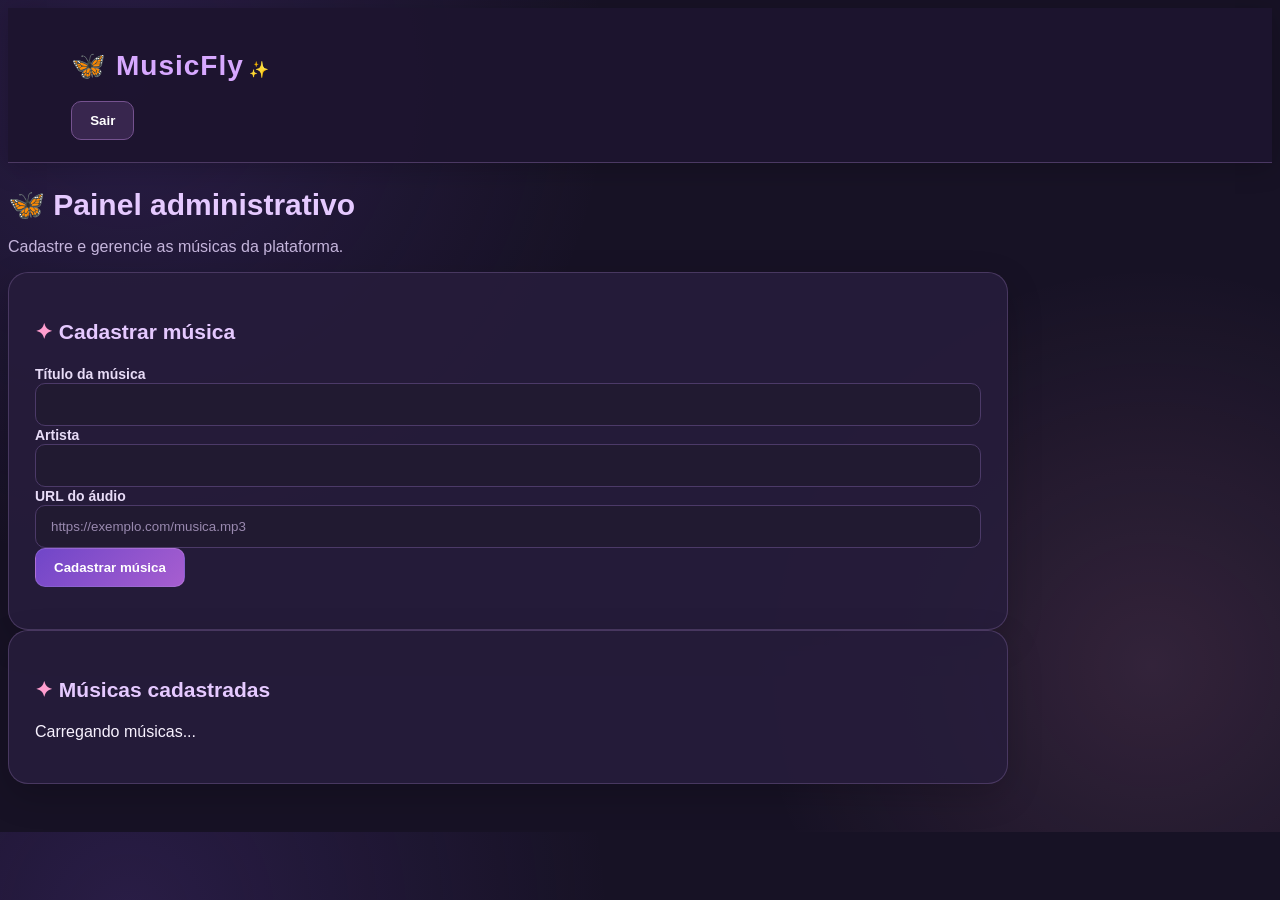
==== admin.html @ 7b97f57c "Adiciona a musica mas não toca" ====
<!DOCTYPE html>
<html lang="pt-BR">
<head>
    <meta charset="UTF-8">
    <meta name="viewport" content="width=device-width, initial-scale=1.0">
    <title>MusicFly | Administração</title>

    <link rel="stylesheet" href="./css/style.css">
    <link rel="stylesheet" href="./css/admin.css">
</head>
<body class="admin-body">

    <header class="admin-header">
        <h1>🦋 MusicFly</h1>

        <div>
            <span id="emailAdmin"></span>
            <button id="btnSair" type="button">Sair</button>
        </div>
    </header>

    <main class="admin-container">
        <h2>Painel administrativo</h2>
        <p>Cadastre e gerencie as músicas da plataforma.</p>

        <section class="admin-card">
            <h3 id="tituloFormulario">Cadastrar música</h3>

            <form id="formMusica">
                <label for="titulo">Título da música</label>
                <input id="titulo" type="text" required>

                <label for="artista">Artista</label>
                <input id="artista" type="text" required>

                <label for="audioUrl">URL do áudio</label>
                <input
                    id="audioUrl"
                    type="url"
                    placeholder="https://exemplo.com/musica.mp3"
                    required
                >

                <div class="admin-buttons">
                    <button id="btnSalvar" type="submit">
                        Cadastrar música
                    </button>

                    <button id="btnCancelar" type="button" hidden>
                        Cancelar edição
                    </button>
                </div>
            </form>

            <p id="mensagem" role="status" aria-live="polite"></p>
        </section>

        <section class="admin-card">
            <h3>Músicas cadastradas</h3>
            <div id="listaMusicas">
                <p>Carregando músicas...</p>
            </div>
        </section>
    </main>

    <script type="module" src="./js/admin.js"></script>
</body>
</html>
---- css/style.css ----
/* =================================
   MUSICFLY — TEMA BORBOLETAS 🦋
================================= */

.admin-body {
    background:
        radial-gradient(
            circle at 10% 10%,
            rgba(112, 70, 200, 0.20),
            transparent 35%
        ),
        radial-gradient(
            circle at 90% 80%,
            rgba(255, 158, 207, 0.12),
            transparent 30%
        ),
        #171225;

    color: #f8f2ff;
    font-family: "Segoe UI", Arial, sans-serif;
}

/* Cabeçalho */

.admin-header {
    position: relative;
    overflow: hidden;
    padding: 22px 5%;
    background: rgba(29, 21, 47, 0.95);
    border-bottom: 1px solid rgba(215, 168, 255, 0.25);
    box-shadow: 0 5px 25px rgba(0, 0, 0, 0.2);
}

.admin-header h1 {
    color: #d7a8ff;
    font-size: 28px;
    letter-spacing: 1px;
}

.admin-header h1::after {
    content: " ✨";
    font-size: 16px;
}

#emailAdmin {
    color: #d8c8ef;
    font-size: 14px;
}

/* Conteúdo principal */

.admin-container {
    max-width: 1000px;
    padding-bottom: 40px;
}

.admin-container > h2 {
    color: #e5c9ff;
    font-size: 30px;
    margin-bottom: 8px;
}

.admin-container > h2::before {
    content: "🦋 ";
}

.admin-container > p {
    color: #c5b5dc;
}

/* Cartões */

.admin-card {
    position: relative;
    overflow: hidden;
    background: rgba(39, 29, 59, 0.92);
    border: 1px solid rgba(215, 168, 255, 0.20);
    border-radius: 20px;
    padding: 26px;
    box-shadow: 0 12px 35px rgba(0, 0, 0, 0.18);
    transition: border-color 0.25s, transform 0.25s;
}

.admin-card:hover {
    border-color: rgba(215, 168, 255, 0.55);
}

.admin-card h3 {
    color: #e5c9ff;
    font-size: 21px;
}

.admin-card h3::before {
    content: "✦ ";
    color: #ff9ecf;
}

/* Campos do formulário */

#formMusica label {
    color: #e8dcf7;
    font-size: 14px;
    font-weight: 600;
    margin-top: 5px;
}

#formMusica input {
    box-sizing: border-box;
    width: 100%;
    padding: 13px 15px;
    color: #fff7ff;
    background: #211a31;
    border: 1px solid #4c3a68;
    border-radius: 10px;
    transition: border-color 0.2s, box-shadow 0.2s;
}

#formMusica input::placeholder {
    color: #9989af;
}

#formMusica input:focus {
    outline: none;
    border-color: #d7a8ff;
    box-shadow: 0 0 0 3px rgba(215, 168, 255, 0.15);
}

/* Botões */

.admin-buttons button,
.admin-header button {
    padding: 11px 18px;
    color: #fff;
    background: linear-gradient(135deg, #7046c8, #a75ed0);
    border: 1px solid rgba(255, 255, 255, 0.12);
    border-radius: 10px;
    font-weight: 600;
    cursor: pointer;
    transition: transform 0.2s, filter 0.2s, box-shadow 0.2s;
}

.admin-buttons button:hover,
.admin-header button:hover {
    filter: brightness(1.15);
    transform: translateY(-2px);
    box-shadow: 0 5px 16px rgba(167, 94, 208, 0.25);
}

.admin-header button {
    background: #38264e;
    border-color: #75528f;
}

#btnCancelar {
    background: #493954;
}

.admin-buttons button:disabled {
    opacity: 0.55;
    cursor: not-allowed;
    transform: none;
}

/* Lista de músicas */

.musica-admin {
    padding: 18px 0;
    border-bottom: 1px solid rgba(215, 168, 255, 0.16);
}

.musica-admin img {
    width: 90px;
    height: 90px;
    object-fit: cover;
    border: 2px solid #74529b;
    border-radius: 13px;
    box-shadow: 0 5px 15px rgba(0, 0, 0, 0.2);
}

.musica-admin-info h4 {
    color: #f2e5ff;
    font-size: 17px;
}

.musica-admin-info p {
    color: #c5b5dc;
    font-size: 14px;
}

/* Mensagens */

#mensagem {
    color: #e4c5ff;
    font-weight: 600;
}

/* Acessibilidade: foco visível */

.admin-body button:focus-visible {
    outline: 2px solid #ff9ecf;
    outline-offset: 3px;
}

/* Celulares */

@media (max-width: 600px) {
    .admin-container > h2 {
        font-size: 24px;
    }

    .admin-card {
        padding: 18px;
        border-radius: 15px;
    }

    .musica-admin {
        align-items: flex-start;
    }
}
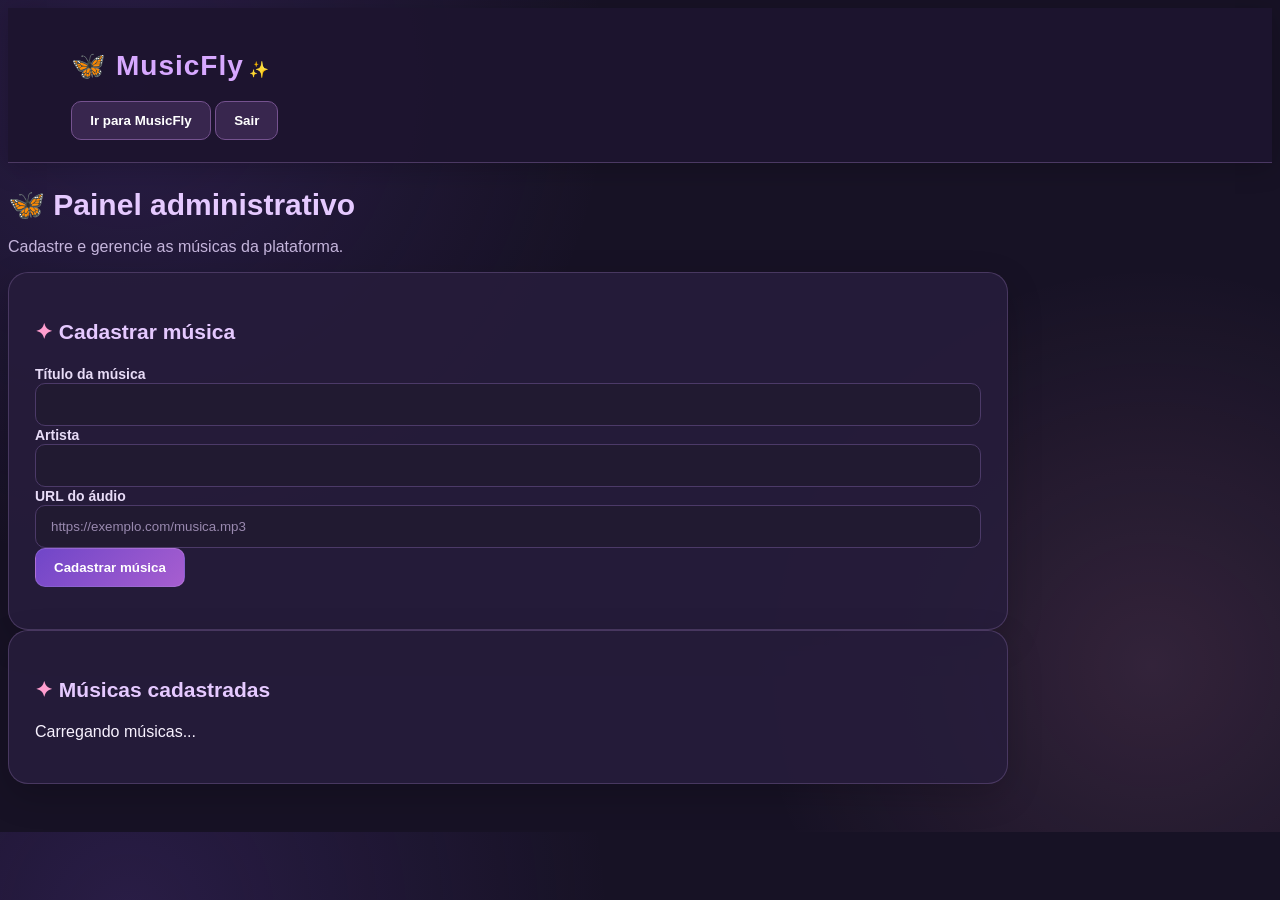
==== commit 553ed12b: "falta só tocar" ====
--- a/admin.html
+++ b/admin.html
@@ -11,14 +11,21 @@
 </head>
 <body class="admin-body">
 
-    <header class="admin-header">
-        <h1>🦋 MusicFly</h1>
+<header class="admin-header">
+    <h1>🦋 MusicFly</h1>
 
-        <div>
-            <span id="emailAdmin"></span>
-            <button id="btnSair" type="button">Sair</button>
-        </div>
-    </header>
+    <div>
+        <span id="emailAdmin"></span>
+
+        <button id="btnMusica" type="button">
+            Ir para MusicFly
+        </button>
+
+        <button id="btnSair" type="button">
+            Sair
+        </button>
+    </div>
+</header>
 
     <main class="admin-container">
         <h2>Painel administrativo</h2>
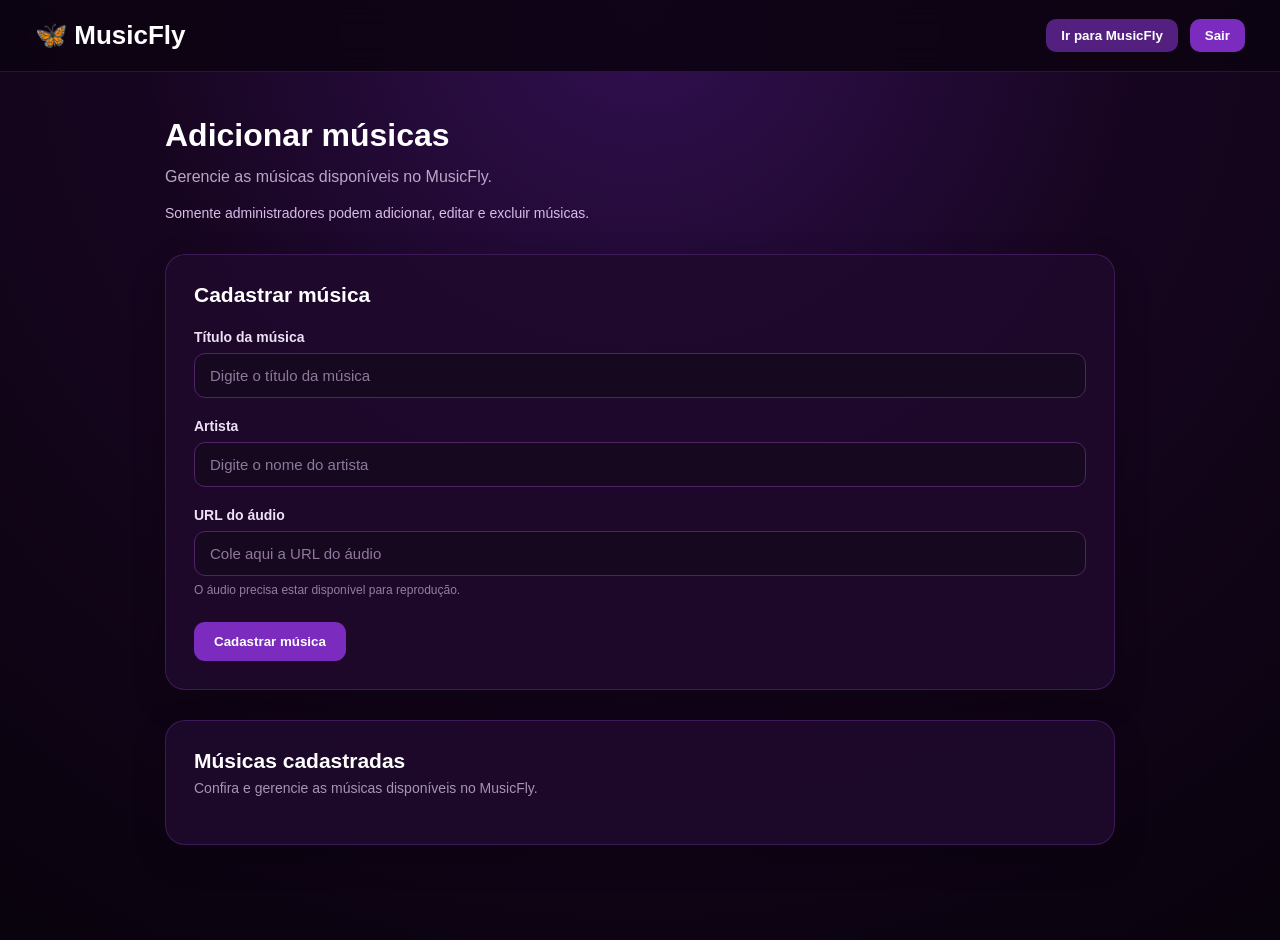
==== commit e2767628: "Funcionando" ====
--- a/admin.html
+++ b/admin.html
@@ -1,76 +1,269 @@
-
 <!DOCTYPE html>
 <html lang="pt-BR">
+
 <head>
+
     <meta charset="UTF-8">
-    <meta name="viewport" content="width=device-width, initial-scale=1.0">
+
+    <meta
+        name="viewport"
+        content="width=device-width, initial-scale=1.0"
+    >
+
+    <meta
+        name="theme-color"
+        content="#7b2cbf"
+    >
+
+    <meta
+        name="description"
+        content="MusicFly - Administração de músicas"
+    >
+
+    <link
+        rel="manifest"
+        href="./manifest.json"
+    >
+
+    <link
+        rel="icon"
+        type="image/png"
+        href="./icons/icon-192.png"
+    >
+
+    <link
+        rel="stylesheet"
+        href="./css/style.css"
+    >
+
+    <link
+        rel="stylesheet"
+        href="./css/admin.css"
+    >
+
     <title>MusicFly | Administração</title>
 
-    <link rel="stylesheet" href="./css/style.css">
-    <link rel="stylesheet" href="./css/admin.css">
 </head>
+
+
 <body class="admin-body">
 
-<header class="admin-header">
-    <h1>🦋 MusicFly</h1>
-
-    <div>
-        <span id="emailAdmin"></span>
-
-        <button id="btnMusica" type="button">
-            Ir para MusicFly
-        </button>
-
-        <button id="btnSair" type="button">
-            Sair
-        </button>
-    </div>
-</header>
+
+    <!-- CABEÇALHO -->
+
+    <header class="admin-header">
+
+        <h1>
+            🦋 MusicFly
+        </h1>
+
+
+        <div class="admin-header-actions">
+
+            <span id="emailAdmin"></span>
+
+
+            <button
+                id="btnMusica"
+                type="button"
+            >
+                Ir para MusicFly
+            </button>
+
+
+            <button
+                id="btnSair"
+                type="button"
+            >
+                Sair
+            </button>
+
+        </div>
+
+    </header>
+
+
+    <!-- CONTEÚDO -->
 
     <main class="admin-container">
-        <h2>Painel administrativo</h2>
-        <p>Cadastre e gerencie as músicas da plataforma.</p>
+
+
+        <!-- INTRODUÇÃO -->
+
+        <section class="admin-intro">
+
+            <h2>
+                Adicionar músicas
+            </h2>
+
+            <p>
+                Gerencie as músicas disponíveis
+                no MusicFly.
+            </p>
+
+
+            <p class="admin-permissao">
+
+                Somente administradores podem
+                adicionar, editar e excluir músicas.
+
+            </p>
+
+        </section>
+
+
+        <!-- FORMULÁRIO -->
 
         <section class="admin-card">
-            <h3 id="tituloFormulario">Cadastrar música</h3>
+
+            <h3 id="tituloFormulario">
+                Cadastrar música
+            </h3>
+
 
             <form id="formMusica">
-                <label for="titulo">Título da música</label>
-                <input id="titulo" type="text" required>
-
-                <label for="artista">Artista</label>
-                <input id="artista" type="text" required>
-
-                <label for="audioUrl">URL do áudio</label>
-                <input
-                    id="audioUrl"
-                    type="url"
-                    placeholder="https://exemplo.com/musica.mp3"
-                    required
-                >
-
-                <div class="admin-buttons">
-                    <button id="btnSalvar" type="submit">
+
+
+                <!-- TÍTULO -->
+
+                <div class="campo-admin">
+
+                    <label for="titulo">
+                        Título da música
+                    </label>
+
+                    <input
+                        type="text"
+                        id="titulo"
+                        name="titulo"
+                        placeholder="Digite o título da música"
+                        autocomplete="off"
+                        required
+                    >
+
+                </div>
+
+
+                <!-- ARTISTA -->
+
+                <div class="campo-admin">
+
+                    <label for="artista">
+                        Artista
+                    </label>
+
+                    <input
+                        type="text"
+                        id="artista"
+                        name="artista"
+                        placeholder="Digite o nome do artista"
+                        autocomplete="off"
+                        required
+                    >
+
+                </div>
+
+
+                <!-- URL DO ÁUDIO -->
+
+                <div class="campo-admin">
+
+                    <label for="audioUrl">
+                        URL do áudio
+                    </label>
+
+                    <input
+                        type="url"
+                        id="audioUrl"
+                        name="audioUrl"
+                        placeholder="Cole aqui a URL do áudio"
+                        autocomplete="off"
+                        required
+                    >
+
+                    <small>
+                        O áudio precisa estar disponível
+                        para reprodução.
+                    </small>
+
+                </div>
+
+
+                <!-- BOTÕES -->
+
+                <div class="admin-form-buttons">
+
+                    <button
+                        id="btnSalvar"
+                        type="submit"
+                    >
                         Cadastrar música
                     </button>
 
-                    <button id="btnCancelar" type="button" hidden>
-                        Cancelar edição
+
+                    <button
+                        id="btnCancelar"
+                        type="button"
+                        hidden
+                    >
+                        Cancelar
                     </button>
-                </div>
+
+                </div>
+
             </form>
 
-            <p id="mensagem" role="status" aria-live="polite"></p>
         </section>
 
-        <section class="admin-card">
-            <h3>Músicas cadastradas</h3>
-            <div id="listaMusicas">
-                <p>Carregando músicas...</p>
+
+        <!-- MENSAGEM -->
+
+        <p
+            id="mensagem"
+            role="status"
+            aria-live="polite"
+        ></p>
+
+
+        <!-- LISTA DE MÚSICAS -->
+
+        <section class="admin-card lista-card">
+
+            <div class="lista-titulo">
+
+                <h3>
+                    Músicas cadastradas
+                </h3>
+
+                <p>
+                    Confira e gerencie as músicas
+                    disponíveis no MusicFly.
+                </p>
+
             </div>
+
+
+            <div
+                id="listaMusicas"
+                class="lista-musicas-admin"
+            ></div>
+
         </section>
+
     </main>
 
-    <script type="module" src="./js/admin.js"></script>
+
+    <!-- JAVASCRIPT -->
+
+    <script
+        type="module"
+        src="./js/admin.js"
+    ></script>
+
+    <script
+        src="./js/pwa.js"
+    ></script>
+
 </body>
+
 </html>
--- a/css/style.css
+++ b/css/style.css
@@ -1,220 +1,88 @@
+/* ========================================
+   RESET
+======================================== */
 
-/* =================================
-   MUSICFLY — TEMA BORBOLETAS 🦋
-================================= */
+* {
+    margin: 0;
+    padding: 0;
+    box-sizing: border-box;
+}
 
-.admin-body {
+
+/* ========================================
+   CONFIGURAÇÕES GERAIS
+======================================== */
+
+html {
+    min-height: 100%;
+}
+
+body {
+    min-height: 100vh;
+    font-family: Arial, Helvetica, sans-serif;
     background:
         radial-gradient(
-            circle at 10% 10%,
-            rgba(112, 70, 200, 0.20),
-            transparent 35%
-        ),
-        radial-gradient(
-            circle at 90% 80%,
-            rgba(255, 158, 207, 0.12),
-            transparent 30%
-        ),
-        #171225;
-
-    color: #f8f2ff;
-    font-family: "Segoe UI", Arial, sans-serif;
+            circle at top,
+            #321052 0%,
+            #16051f 45%,
+            #09030d 100%
+        );
+    color: #ffffff;
 }
 
-/* Cabeçalho */
 
-.admin-header {
-    position: relative;
-    overflow: hidden;
-    padding: 22px 5%;
-    background: rgba(29, 21, 47, 0.95);
-    border-bottom: 1px solid rgba(215, 168, 255, 0.25);
-    box-shadow: 0 5px 25px rgba(0, 0, 0, 0.2);
+/* ========================================
+   BOTÕES
+======================================== */
+
+button {
+    font-family: inherit;
+    cursor: pointer;
+    border: none;
 }
 
-.admin-header h1 {
-    color: #d7a8ff;
-    font-size: 28px;
-    letter-spacing: 1px;
+button:disabled {
+    cursor: not-allowed;
+    opacity: 0.6;
 }
 
-.admin-header h1::after {
-    content: " ✨";
-    font-size: 16px;
+
+/* ========================================
+   INPUTS
+======================================== */
+
+input {
+    font-family: inherit;
 }
 
-#emailAdmin {
-    color: #d8c8ef;
-    font-size: 14px;
+
+/* ========================================
+   LINKS
+======================================== */
+
+a {
+    color: inherit;
+    text-decoration: none;
 }
 
-/* Conteúdo principal */
 
-.admin-container {
-    max-width: 1000px;
-    padding-bottom: 40px;
+/* ========================================
+   SCROLLBAR
+======================================== */
+
+::-webkit-scrollbar {
+    width: 8px;
 }
 
-.admin-container > h2 {
-    color: #e5c9ff;
-    font-size: 30px;
-    margin-bottom: 8px;
+::-webkit-scrollbar-track {
+    background: #100617;
 }
 
-.admin-container > h2::before {
-    content: "🦋 ";
+::-webkit-scrollbar-thumb {
+    background: #7b2cbf;
+    border-radius: 10px;
 }
 
-.admin-container > p {
-    color: #c5b5dc;
-}
-
-/* Cartões */
-
-.admin-card {
-    position: relative;
-    overflow: hidden;
-    background: rgba(39, 29, 59, 0.92);
-    border: 1px solid rgba(215, 168, 255, 0.20);
-    border-radius: 20px;
-    padding: 26px;
-    box-shadow: 0 12px 35px rgba(0, 0, 0, 0.18);
-    transition: border-color 0.25s, transform 0.25s;
-}
-
-.admin-card:hover {
-    border-color: rgba(215, 168, 255, 0.55);
-}
-
-.admin-card h3 {
-    color: #e5c9ff;
-    font-size: 21px;
-}
-
-.admin-card h3::before {
-    content: "✦ ";
-    color: #ff9ecf;
-}
-
-/* Campos do formulário */
-
-#formMusica label {
-    color: #e8dcf7;
-    font-size: 14px;
-    font-weight: 600;
-    margin-top: 5px;
-}
-
-#formMusica input {
-    box-sizing: border-box;
-    width: 100%;
-    padding: 13px 15px;
-    color: #fff7ff;
-    background: #211a31;
-    border: 1px solid #4c3a68;
-    border-radius: 10px;
-    transition: border-color 0.2s, box-shadow 0.2s;
-}
-
-#formMusica input::placeholder {
-    color: #9989af;
-}
-
-#formMusica input:focus {
-    outline: none;
-    border-color: #d7a8ff;
-    box-shadow: 0 0 0 3px rgba(215, 168, 255, 0.15);
-}
-
-/* Botões */
-
-.admin-buttons button,
-.admin-header button {
-    padding: 11px 18px;
-    color: #fff;
-    background: linear-gradient(135deg, #7046c8, #a75ed0);
-    border: 1px solid rgba(255, 255, 255, 0.12);
-    border-radius: 10px;
-    font-weight: 600;
-    cursor: pointer;
-    transition: transform 0.2s, filter 0.2s, box-shadow 0.2s;
-}
-
-.admin-buttons button:hover,
-.admin-header button:hover {
-    filter: brightness(1.15);
-    transform: translateY(-2px);
-    box-shadow: 0 5px 16px rgba(167, 94, 208, 0.25);
-}
-
-.admin-header button {
-    background: #38264e;
-    border-color: #75528f;
-}
-
-#btnCancelar {
-    background: #493954;
-}
-
-.admin-buttons button:disabled {
-    opacity: 0.55;
-    cursor: not-allowed;
-    transform: none;
-}
-
-/* Lista de músicas */
-
-.musica-admin {
-    padding: 18px 0;
-    border-bottom: 1px solid rgba(215, 168, 255, 0.16);
-}
-
-.musica-admin img {
-    width: 90px;
-    height: 90px;
-    object-fit: cover;
-    border: 2px solid #74529b;
-    border-radius: 13px;
-    box-shadow: 0 5px 15px rgba(0, 0, 0, 0.2);
-}
-
-.musica-admin-info h4 {
-    color: #f2e5ff;
-    font-size: 17px;
-}
-
-.musica-admin-info p {
-    color: #c5b5dc;
-    font-size: 14px;
-}
-
-/* Mensagens */
-
-#mensagem {
-    color: #e4c5ff;
-    font-weight: 600;
-}
-
-/* Acessibilidade: foco visível */
-
-.admin-body button:focus-visible {
-    outline: 2px solid #ff9ecf;
-    outline-offset: 3px;
-}
-
-/* Celulares */
-
-@media (max-width: 600px) {
-    .admin-container > h2 {
-        font-size: 24px;
-    }
-
-    .admin-card {
-        padding: 18px;
-        border-radius: 15px;
-    }
-
-    .musica-admin {
-        align-items: flex-start;
-    }
+::-webkit-scrollbar-thumb:hover {
+    background: #9d4edd;
 }
--- a/css/admin.css
+++ b/css/admin.css
@@ -0,0 +1,432 @@
+/* ========================================
+   ADMIN
+======================================== */
+
+.admin-body {
+    min-height: 100vh;
+}
+
+
+/* ========================================
+   HEADER
+======================================== */
+
+.admin-header {
+    min-height: 72px;
+
+    display: flex;
+    align-items: center;
+    justify-content: space-between;
+
+    gap: 20px;
+
+    padding: 15px 35px;
+
+    background: rgba(13, 4, 18, 0.9);
+
+    border-bottom: 1px solid rgba(157, 78, 221, 0.2);
+
+    position: sticky;
+    top: 0;
+    z-index: 10;
+
+    backdrop-filter: blur(15px);
+}
+
+.admin-header h1 {
+    font-size: 26px;
+}
+
+
+/* ========================================
+   AÇÕES DO HEADER
+======================================== */
+
+.admin-header-actions {
+    display: flex;
+
+    align-items: center;
+
+    gap: 12px;
+}
+
+#emailAdmin {
+    color: #cbb5d7;
+
+    font-size: 14px;
+
+    max-width: 230px;
+
+    overflow: hidden;
+    text-overflow: ellipsis;
+    white-space: nowrap;
+}
+
+
+/* ========================================
+   BOTÕES HEADER
+======================================== */
+
+#btnMusica,
+#btnSair {
+    padding: 9px 15px;
+
+    border-radius: 10px;
+
+    font-weight: bold;
+
+    color: #ffffff;
+
+    transition:
+        background 0.2s,
+        transform 0.2s;
+}
+
+#btnMusica {
+    background: #542080;
+}
+
+#btnMusica:hover {
+    background: #6f2ba6;
+
+    transform: translateY(-1px);
+}
+
+#btnSair {
+    background: #7b2cbf;
+}
+
+#btnSair:hover {
+    background: #9d4edd;
+
+    transform: translateY(-1px);
+}
+
+
+/* ========================================
+   CONTAINER
+======================================== */
+
+.admin-container {
+    width: 100%;
+
+    max-width: 1000px;
+
+    margin: 0 auto;
+
+    padding: 45px 25px 70px;
+}
+
+
+/* ========================================
+   INTRODUÇÃO
+======================================== */
+
+.admin-intro {
+    margin-bottom: 30px;
+}
+
+.admin-intro h2 {
+    font-size: 32px;
+
+    margin-bottom: 10px;
+}
+
+.admin-intro p {
+    color: #bca6c8;
+
+    line-height: 1.6;
+}
+
+.admin-permissao {
+    margin-top: 12px;
+
+    color: #d8bce7 !important;
+
+    font-size: 14px;
+}
+
+
+/* ========================================
+   CARD
+======================================== */
+
+.admin-card {
+    padding: 28px;
+
+    margin-bottom: 25px;
+
+    background: rgba(31, 10, 45, 0.88);
+
+    border: 1px solid rgba(157, 78, 221, 0.25);
+
+    border-radius: 20px;
+
+    box-shadow:
+        0 12px 35px rgba(0, 0, 0, 0.2);
+}
+
+.admin-card h3 {
+    margin-bottom: 22px;
+
+    font-size: 21px;
+}
+
+
+/* ========================================
+   CAMPOS
+======================================== */
+
+.campo-admin {
+    display: flex;
+
+    flex-direction: column;
+
+    margin-bottom: 20px;
+}
+
+.campo-admin label {
+    margin-bottom: 8px;
+
+    color: #eee0f5;
+
+    font-size: 14px;
+
+    font-weight: bold;
+}
+
+.campo-admin input {
+    width: 100%;
+
+    padding: 13px 15px;
+
+    border-radius: 11px;
+
+    border: 1px solid #4d2464;
+
+    outline: none;
+
+    background: #16091f;
+
+    color: #ffffff;
+
+    font-size: 15px;
+
+    transition:
+        border-color 0.2s,
+        box-shadow 0.2s;
+}
+
+.campo-admin input::placeholder {
+    color: #8f789c;
+}
+
+.campo-admin input:focus {
+    border-color: #9d4edd;
+
+    box-shadow:
+        0 0 0 3px rgba(157, 78, 221, 0.15);
+}
+
+.campo-admin small {
+    margin-top: 7px;
+
+    color: #927e9d;
+
+    font-size: 12px;
+}
+
+
+/* ========================================
+   BOTÕES DO FORMULÁRIO
+======================================== */
+
+.admin-form-buttons {
+    display: flex;
+
+    gap: 12px;
+
+    margin-top: 25px;
+}
+
+.admin-form-buttons button {
+    padding: 12px 20px;
+
+    border-radius: 11px;
+
+    font-weight: bold;
+
+    color: #ffffff;
+
+    transition:
+        background 0.2s,
+        transform 0.2s;
+}
+
+#btnSalvar {
+    background: #7b2cbf;
+}
+
+#btnSalvar:hover {
+    background: #9d4edd;
+
+    transform: translateY(-1px);
+}
+
+#btnCancelar {
+    background: #42214f;
+}
+
+#btnCancelar:hover {
+    background: #593067;
+}
+
+
+/* ========================================
+   MENSAGEM
+======================================== */
+
+#mensagem {
+    margin: 15px 0;
+
+    color: #cdb8d7;
+
+    line-height: 1.5;
+}
+
+
+/* ========================================
+   LISTA
+======================================== */
+
+.lista-card {
+    margin-top: 30px;
+}
+
+.lista-titulo {
+    margin-bottom: 20px;
+}
+
+.lista-titulo h3 {
+    margin-bottom: 7px;
+}
+
+.lista-titulo p {
+    color: #a993b2;
+
+    font-size: 14px;
+}
+
+
+/* ========================================
+   LISTA DE MÚSICAS
+======================================== */
+
+.lista-musicas-admin {
+    display: flex;
+
+    flex-direction: column;
+
+    gap: 14px;
+}
+
+
+/* ========================================
+   CARD GERADO PELO JAVASCRIPT
+======================================== */
+
+.lista-musicas-admin > div,
+.lista-musicas-admin > article {
+    padding: 18px;
+
+    background: rgba(18, 5, 27, 0.75);
+
+    border: 1px solid rgba(157, 78, 221, 0.18);
+
+    border-radius: 14px;
+}
+
+
+/* ========================================
+   ÁUDIO
+======================================== */
+
+.lista-musicas-admin audio {
+    width: 100%;
+
+    margin-top: 12px;
+}
+
+
+/* ========================================
+   BOTÕES GERADOS PELO JAVASCRIPT
+======================================== */
+
+.lista-musicas-admin button {
+    margin-top: 12px;
+
+    margin-right: 8px;
+
+    padding: 8px 14px;
+
+    border-radius: 9px;
+
+    background: #7b2cbf;
+
+    color: #ffffff;
+
+    font-weight: bold;
+}
+
+.lista-musicas-admin button:hover {
+    background: #9d4edd;
+}
+
+
+/* ========================================
+   CELULAR
+======================================== */
+
+@media (max-width: 700px) {
+
+    .admin-header {
+        padding: 14px 18px;
+
+        align-items: flex-start;
+
+        flex-direction: column;
+    }
+
+    .admin-header-actions {
+        width: 100%;
+
+        flex-wrap: wrap;
+    }
+
+    #emailAdmin {
+        width: 100%;
+
+        max-width: none;
+    }
+
+    .admin-container {
+        padding: 35px 18px 50px;
+    }
+
+    .admin-card {
+        padding: 22px 18px;
+    }
+
+    .admin-intro h2 {
+        font-size: 27px;
+    }
+
+    .admin-form-buttons {
+        flex-direction: column;
+    }
+
+    .admin-form-buttons button {
+        width: 100%;
+    }
+
+}
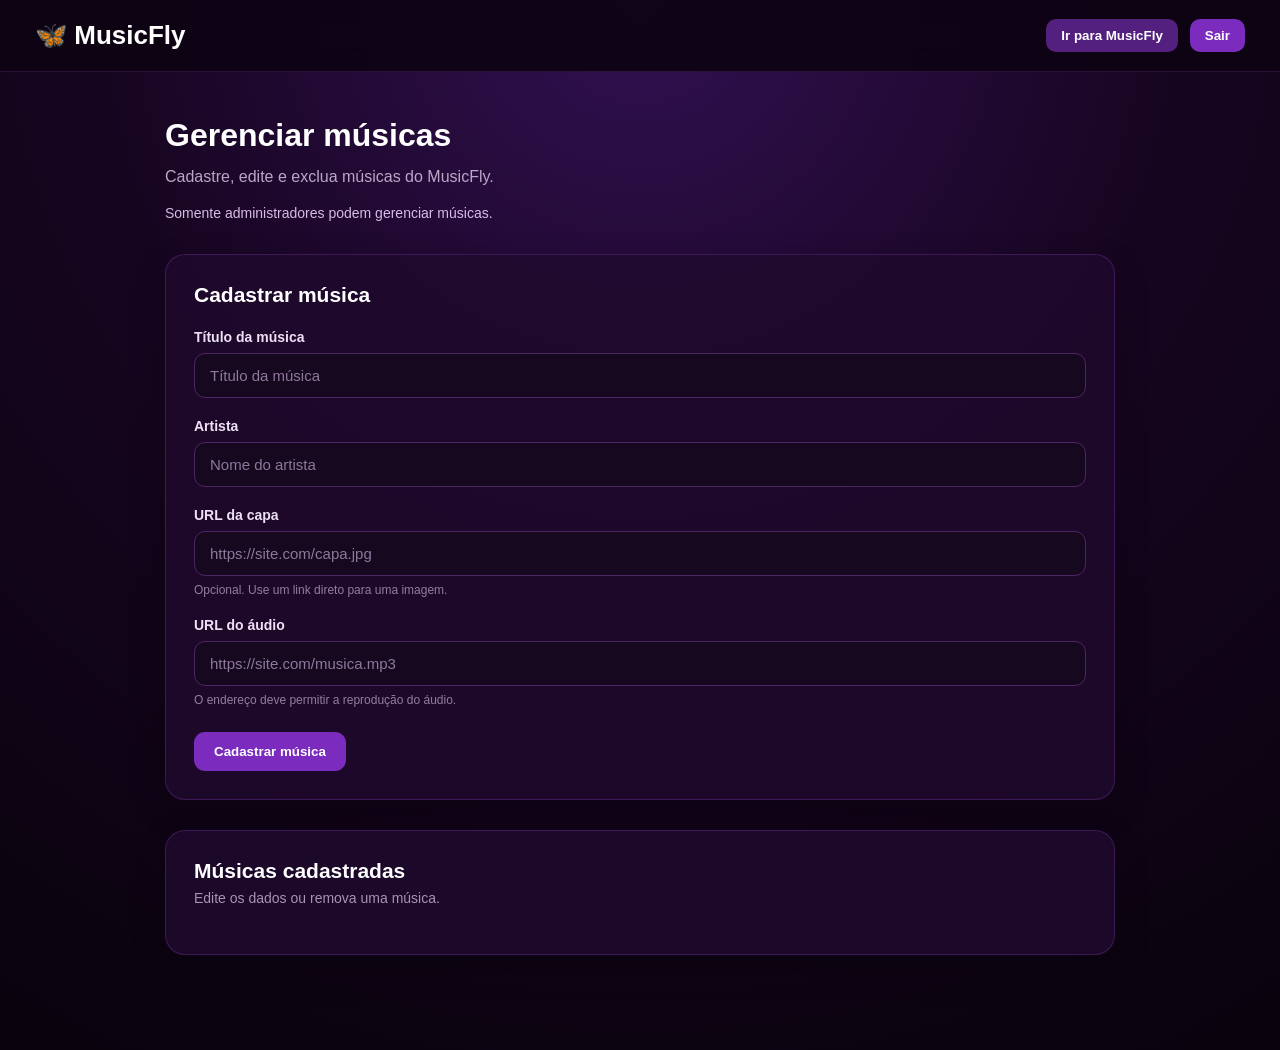
==== commit ce77d50b: "PRONTO" ====
--- a/admin.html
+++ b/admin.html
@@ -1,269 +1,88 @@
+
 <!DOCTYPE html>
 <html lang="pt-BR">
-
 <head>
-
     <meta charset="UTF-8">
-
-    <meta
-        name="viewport"
-        content="width=device-width, initial-scale=1.0"
-    >
-
-    <meta
-        name="theme-color"
-        content="#7b2cbf"
-    >
-
-    <meta
-        name="description"
-        content="MusicFly - Administração de músicas"
-    >
-
-    <link
-        rel="manifest"
-        href="./manifest.json"
-    >
-
-    <link
-        rel="icon"
-        type="image/png"
-        href="./icons/icon-192.png"
-    >
-
-    <link
-        rel="stylesheet"
-        href="./css/style.css"
-    >
-
-    <link
-        rel="stylesheet"
-        href="./css/admin.css"
-    >
-
+    <meta name="viewport" content="width=device-width, initial-scale=1.0">
+    <meta name="theme-color" content="#7b2cbf">
+    <meta name="description" content="MusicFly - Administração de músicas">
+    <link rel="manifest" href="./manifest.json">
+    <link rel="icon" type="image/png" href="./icons/icon-192.png">
+    <link rel="stylesheet" href="./css/style.css">
+    <link rel="stylesheet" href="./css/admin.css">
     <title>MusicFly | Administração</title>
-
 </head>
 
-
 <body class="admin-body">
-
-
-    <!-- CABEÇALHO -->
-
     <header class="admin-header">
-
-        <h1>
-            🦋 MusicFly
-        </h1>
-
+        <h1>🦋 MusicFly</h1>
 
         <div class="admin-header-actions">
-
             <span id="emailAdmin"></span>
-
-
-            <button
-                id="btnMusica"
-                type="button"
-            >
-                Ir para MusicFly
-            </button>
-
-
-            <button
-                id="btnSair"
-                type="button"
-            >
-                Sair
-            </button>
-
+            <button id="btnMusica" type="button">Ir para MusicFly</button>
+            <button id="btnSair" type="button">Sair</button>
         </div>
-
     </header>
 
-
-    <!-- CONTEÚDO -->
-
     <main class="admin-container">
-
-
-        <!-- INTRODUÇÃO -->
-
         <section class="admin-intro">
-
-            <h2>
-                Adicionar músicas
-            </h2>
-
-            <p>
-                Gerencie as músicas disponíveis
-                no MusicFly.
+            <h2>Gerenciar músicas</h2>
+            <p>Cadastre, edite e exclua músicas do MusicFly.</p>
+            <p class="admin-permissao">
+                Somente administradores podem gerenciar músicas.
             </p>
-
-
-            <p class="admin-permissao">
-
-                Somente administradores podem
-                adicionar, editar e excluir músicas.
-
-            </p>
-
         </section>
 
-
-        <!-- FORMULÁRIO -->
-
         <section class="admin-card">
-
-            <h3 id="tituloFormulario">
-                Cadastrar música
-            </h3>
-
+            <h3 id="tituloFormulario">Cadastrar música</h3>
 
             <form id="formMusica">
-
-
-                <!-- TÍTULO -->
+                <div class="campo-admin">
+                    <label for="titulo">Título da música</label>
+                    <input id="titulo" name="titulo" type="text"
+                        placeholder="Título da música" required>
+                </div>
 
                 <div class="campo-admin">
-
-                    <label for="titulo">
-                        Título da música
-                    </label>
-
-                    <input
-                        type="text"
-                        id="titulo"
-                        name="titulo"
-                        placeholder="Digite o título da música"
-                        autocomplete="off"
-                        required
-                    >
-
+                    <label for="artista">Artista</label>
+                    <input id="artista" name="artista" type="text"
+                        placeholder="Nome do artista" required>
                 </div>
 
-
-                <!-- ARTISTA -->
+                <div class="campo-admin">
+                    <label for="capaUrl">URL da capa</label>
+                    <input id="capaUrl" name="capaUrl" type="url"
+                        placeholder="https://site.com/capa.jpg">
+                    <small>Opcional. Use um link direto para uma imagem.</small>
+                </div>
 
                 <div class="campo-admin">
-
-                    <label for="artista">
-                        Artista
-                    </label>
-
-                    <input
-                        type="text"
-                        id="artista"
-                        name="artista"
-                        placeholder="Digite o nome do artista"
-                        autocomplete="off"
-                        required
-                    >
-
+                    <label for="audioUrl">URL do áudio</label>
+                    <input id="audioUrl" name="audioUrl" type="url"
+                        placeholder="https://site.com/musica.mp3" required>
+                    <small>O endereço deve permitir a reprodução do áudio.</small>
                 </div>
 
-
-                <!-- URL DO ÁUDIO -->
-
-                <div class="campo-admin">
-
-                    <label for="audioUrl">
-                        URL do áudio
-                    </label>
-
-                    <input
-                        type="url"
-                        id="audioUrl"
-                        name="audioUrl"
-                        placeholder="Cole aqui a URL do áudio"
-                        autocomplete="off"
-                        required
-                    >
-
-                    <small>
-                        O áudio precisa estar disponível
-                        para reprodução.
-                    </small>
-
+                <div class="admin-form-buttons">
+                    <button id="btnSalvar" type="submit">Cadastrar música</button>
+                    <button id="btnCancelar" type="button" hidden>Cancelar</button>
                 </div>
-
-
-                <!-- BOTÕES -->
-
-                <div class="admin-form-buttons">
-
-                    <button
-                        id="btnSalvar"
-                        type="submit"
-                    >
-                        Cadastrar música
-                    </button>
-
-
-                    <button
-                        id="btnCancelar"
-                        type="button"
-                        hidden
-                    >
-                        Cancelar
-                    </button>
-
-                </div>
-
             </form>
-
         </section>
 
-
-        <!-- MENSAGEM -->
-
-        <p
-            id="mensagem"
-            role="status"
-            aria-live="polite"
-        ></p>
-
-
-        <!-- LISTA DE MÚSICAS -->
+        <p id="mensagem" role="status" aria-live="polite"></p>
 
         <section class="admin-card lista-card">
-
             <div class="lista-titulo">
-
-                <h3>
-                    Músicas cadastradas
-                </h3>
-
-                <p>
-                    Confira e gerencie as músicas
-                    disponíveis no MusicFly.
-                </p>
-
+                <h3>Músicas cadastradas</h3>
+                <p>Edite os dados ou remova uma música.</p>
             </div>
 
-
-            <div
-                id="listaMusicas"
-                class="lista-musicas-admin"
-            ></div>
-
+            <div id="listaMusicas" class="lista-musicas-admin"></div>
         </section>
-
     </main>
 
-
-    <!-- JAVASCRIPT -->
-
-    <script
-        type="module"
-        src="./js/admin.js"
-    ></script>
-
-    <script
-        src="./js/pwa.js"
-    ></script>
-
+    <script type="module" src="./js/admin.js"></script>
+    <script src="./js/pwa.js"></script>
 </body>
-
 </html>
